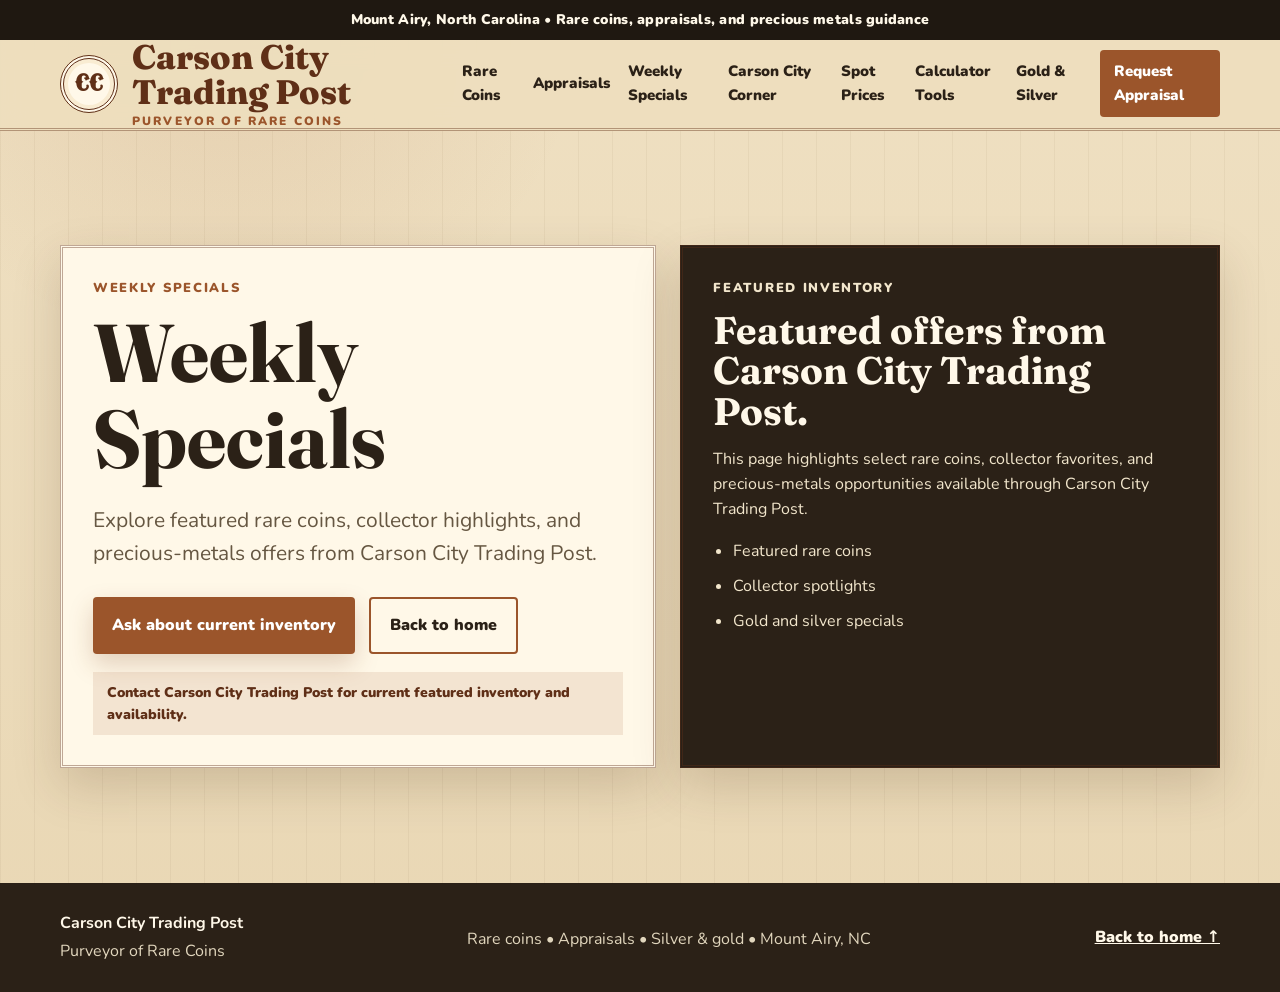
==== specials.html @ 500e4fb1 "Add sitemap and SEO crawl metadata" ====
<!doctype html>
<html lang="en">
<head>
  <meta charset="utf-8" />
  <meta name="viewport" content="width=device-width, initial-scale=1" />
  <title>Weekly Specials | Carson City Trading Post</title>
  <meta name="description" content="Weekly Specials from Carson City Trading Post featuring rare coins and precious metals highlights." />
  <meta name="robots" content="index,follow" />
  <link rel="canonical" href="https://carsoncitytradingpost.com/specials.html" />
  <meta property="og:type" content="website" />
  <meta property="og:title" content="Weekly Specials | Carson City Trading Post" />
  <meta property="og:description" content="Featured rare coins, collector highlights, and precious-metals offers from Carson City Trading Post." />
  <meta property="og:url" content="https://carsoncitytradingpost.com/specials.html" />
  <meta property="og:site_name" content="Carson City Trading Post" />
  <meta name="twitter:card" content="summary_large_image" />
  <meta name="twitter:title" content="Weekly Specials | Carson City Trading Post" />
  <meta name="twitter:description" content="Featured rare coins, collector highlights, and precious-metals offers from Carson City Trading Post." />
  <link rel="apple-touch-icon" sizes="180x180" href="./apple-touch-icon.png" />
  <link rel="icon" type="image/png" sizes="32x32" href="./favicon-32x32.png" />
  <link rel="icon" type="image/png" sizes="16x16" href="./favicon-16x16.png" />
  <link rel="shortcut icon" href="./favicon.ico" />
  <link rel="preconnect" href="https://fonts.googleapis.com">
  <link rel="preconnect" href="https://fonts.gstatic.com" crossorigin>
  <link href="https://fonts.googleapis.com/css2?family=Fraunces:wght@600;700;800&family=Nunito:wght@400;700;900&family=Rye&display=swap" rel="stylesheet">
  <link rel="stylesheet" href="./styles.css?v=20260706b" />
</head>
<body>
  <div class="site-note">Mount Airy, North Carolina • Rare coins, appraisals, and precious metals guidance</div>

  <header class="header" id="top">
    <div class="wrap nav">
      <a class="brand" href="./index.html#top" aria-label="Back to the top of the Carson City Trading Post home page">
        <span class="brand-mark">CC</span>
        <span>
          Carson City Trading Post
          <small>Purveyor of Rare Coins</small>
        </span>
      </a>
      <nav class="nav-links" aria-label="Main navigation">
        <a href="./index.html#appraisals">Rare Coins</a>
        <a href="./index.html#appraisals">Appraisals</a>
        <a href="./specials.html">Weekly Specials</a>
        <a href="./index.html#story">Carson City Corner</a>
        <a href="./index.html#market">Spot Prices</a>
        <a href="./index.html#calculators">Calculator Tools</a>
        <a href="./index.html#investing">Gold & Silver</a>
        <a class="nav-cta" href="./index.html#contact">Request Appraisal</a>
      </nav>
    </div>
  </header>

  <main class="page-shell">
    <section class="wrap coming-soon-grid" aria-labelledby="specials-title">
      <div class="coming-soon-card coming-soon-copy">
        <p class="eyebrow">Weekly Specials</p>
        <h1 id="specials-title">Weekly Specials</h1>
        <p class="lead">Explore featured rare coins, collector highlights, and precious-metals offers from Carson City Trading Post.</p>
        <div class="coming-soon-actions">
          <a class="button primary" href="./index.html#contact">Ask about current inventory</a>
          <a class="button secondary" href="./index.html">Back to home</a>
        </div>
        <div class="coming-soon-note">Contact Carson City Trading Post for current featured inventory and availability.</div>
      </div>

      <aside class="coming-soon-card coming-soon-panel" aria-label="Weekly specials overview">
        <p class="eyebrow">Featured inventory</p>
        <h2>Featured offers from Carson City Trading Post.</h2>
        <p>This page highlights select rare coins, collector favorites, and precious-metals opportunities available through Carson City Trading Post.</p>
        <ul class="coming-soon-list">
          <li>Featured rare coins</li>
          <li>Collector spotlights</li>
          <li>Gold and silver specials</li>
        </ul>
      </aside>
    </section>
  </main>

  <footer class="footer">
    <div class="wrap footer-grid">
      <div>
        <strong>Carson City Trading Post</strong>
        <p>Purveyor of Rare Coins</p>
      </div>
      <p>Rare coins • Appraisals • Silver & gold • Mount Airy, NC</p>
      <a href="./index.html">Back to home ↑</a>
    </div>
  </footer>
  <script>
    document.addEventListener('DOMContentLoaded', () => {
      const brandLink = document.querySelector('.brand');
      if (!brandLink) return;
      brandLink.addEventListener('click', () => {
        brandLink.setAttribute('href', './index.html#top');
      });
    });
  </script>
</body>
</html>
---- styles.css ----
:root {
  --ink: #22312a;
  --ink-soft: #4d5d50;
  --cream: #fffdf5;
  --paper: #f6efe3;
  --parchment: #ead9b9;
  --copper: #b66a35;
  --copper-dark: #7c3f1d;
  --gold: #c8942e;
  --green: #22312a;
  --sage: #edf0ea;
  --shadow: 0 20px 55px rgba(34, 49, 42, .14);
  --radius: 24px;
}

* { box-sizing: border-box; }
html { scroll-behavior: smooth; }
body {
  margin: 0;
  color: var(--ink);
  background: var(--paper);
  font-family: Nunito, system-ui, -apple-system, BlinkMacSystemFont, "Segoe UI", sans-serif;
  line-height: 1.55;
}
a { color: inherit; }
button, input, select, textarea { font: inherit; }
button { cursor: pointer; }
.wrap { width: min(1160px, calc(100% - 40px)); margin: 0 auto; }
.site-note {
  background: var(--green);
  color: #fff8e9;
  text-align: center;
  padding: 9px 16px;
  font-size: 14px;
  font-weight: 900;
  letter-spacing: .02em;
}
.header {
  background: rgba(246,239,227,.95);
  border-bottom: 1px solid rgba(34,49,42,.12);
  position: sticky;
  top: 0;
  z-index: 10;
  backdrop-filter: blur(12px);
}
.nav {
  min-height: 82px;
  display: flex;
  align-items: center;
  justify-content: space-between;
  gap: 22px;
}
.brand {
  display: flex;
  align-items: center;
  gap: 14px;
  text-decoration: none;
  color: var(--copper-dark);
  font-family: Fraunces, Georgia, serif;
  font-size: clamp(22px, 2.7vw, 34px);
  font-weight: 800;
  line-height: 1.05;
}
.brand small {
  display: block;
  margin-top: 4px;
  color: var(--copper);
  font-family: Nunito, sans-serif;
  font-size: 12px;
  font-weight: 900;
  letter-spacing: .18em;
  text-transform: uppercase;
}
.brand-mark {
  width: 58px;
  height: 58px;
  flex: 0 0 auto;
  border-radius: 50%;
  display: grid;
  place-items: center;
  border: 4px double var(--gold);
  color: var(--gold);
  background: #fff8e9;
  font-family: Rye, Fraunces, serif;
  font-size: 21px;
  box-shadow: inset 0 0 0 4px rgba(200,148,46,.12);
}
.nav-links { display: flex; align-items: center; gap: 18px; }
.nav-links a {
  text-decoration: none;
  font-size: 15px;
  font-weight: 900;
  color: var(--ink);
}
.nav-links a:hover { color: var(--copper); }
.nav-cta {
  background: var(--copper);
  color: white !important;
  padding: 10px 14px;
  border-radius: 999px;
}
.menu-button { display: none; }

.hero {
  background:
    radial-gradient(circle at 82% 12%, rgba(200,148,46,.28), transparent 22%),
    linear-gradient(135deg, var(--cream) 0 57%, #e8d1a7 57% 100%);
  border-bottom: 1px solid rgba(34,49,42,.14);
}
.hero-grid {
  min-height: 625px;
  display: grid;
  grid-template-columns: .98fr 1.02fr;
  align-items: center;
  gap: 40px;
  padding: 56px 0 66px;
}
.eyebrow {
  color: var(--copper);
  font-size: 13px;
  font-weight: 900;
  letter-spacing: .13em;
  text-transform: uppercase;
  margin: 0 0 12px;
}
h1, h2, h3 { margin: 0; line-height: 1.05; }
h1 {
  font-family: Fraunces, Georgia, serif;
  font-size: clamp(44px, 6vw, 74px);
  max-width: 820px;
  color: var(--ink);
}
.lead {
  margin: 22px 0 0;
  max-width: 670px;
  font-size: 21px;
  color: var(--ink-soft);
}
.hero-actions, .trust-row { display: flex; flex-wrap: wrap; gap: 13px; }
.hero-actions { margin-top: 30px; }
.button {
  border: 0;
  border-radius: 999px;
  padding: 14px 19px;
  text-decoration: none;
  font-weight: 900;
  display: inline-flex;
  align-items: center;
  justify-content: center;
  transition: transform .18s ease, box-shadow .18s ease, background .18s ease;
}
.button:hover { transform: translateY(-2px); }
.button.primary {
  background: var(--copper);
  color: white;
  box-shadow: 0 10px 24px rgba(124,63,29,.22);
}
.button.primary:hover { background: var(--copper-dark); }
.button.secondary {
  background: #fff;
  color: var(--ink);
  border: 2px solid var(--copper);
}
.full { width: 100%; }
.trust-row { margin-top: 24px; }
.trust-row span {
  background: rgba(255,255,255,.75);
  border: 1px solid rgba(182,106,53,.25);
  border-radius: 999px;
  padding: 8px 12px;
  font-size: 14px;
  font-weight: 900;
}
.feature-window {
  background: var(--green);
  color: #fff8e9;
  border-radius: 34px;
  padding: 24px;
  box-shadow: var(--shadow);
  position: relative;
  overflow: hidden;
}
.feature-window:before {
  content: "";
  position: absolute;
  inset: 18px;
  border: 1px solid rgba(255,248,233,.18);
  border-radius: 26px;
  pointer-events: none;
}
.coin-illustration, .morgan-window {
  min-height: 330px;
  border-radius: 26px;
  background: linear-gradient(145deg, #42524a, #16231f);
  position: relative;
  overflow: hidden;
}
.morgan-window {
  display: grid;
  place-items: center;
  padding: 18px;
  background:
    radial-gradient(circle at 50% 48%, rgba(255,255,255,.18), transparent 36%),
    linear-gradient(145deg, #344840, #16231f);
}
.morgan-window img {
  width: min(100%, 365px);
  display: block;
  filter: drop-shadow(0 18px 28px rgba(0,0,0,.28));
}
.coin {
  position: absolute;
  border-radius: 50%;
  display: grid;
  place-items: center;
  font-family: Fraunces, Georgia, serif;
  font-weight: 800;
  box-shadow: 0 18px 40px rgba(0,0,0,.24), inset 0 0 0 8px rgba(255,255,255,.16);
}
.coin-gold {
  width: 158px; height: 158px; left: 38px; top: 48px;
  background: radial-gradient(circle, #f5dc82, #c8942e 68%, #8a5c16);
  color: #6b4309; font-size: 58px;
}
.coin-silver {
  width: 196px; height: 196px; right: 34px; top: 74px;
  background: radial-gradient(circle, #ffffff, #cfd2ce 62%, #818a86);
  color: #56605c; font-size: 56px;
}
.coin-bronze {
  width: 132px; height: 132px; left: 145px; bottom: 36px;
  background: radial-gradient(circle, #d89a56, #9b5728 72%, #653218);
  color: #fff0d0; font-size: 30px;
}
.feature-caption { position: relative; padding: 22px 4px 4px; }
.label {
  color: var(--gold);
  margin: 0 0 5px;
  font-size: 13px;
  font-weight: 900;
  letter-spacing: .13em;
  text-transform: uppercase;
}
.feature-caption h2 { font-family: Fraunces, Georgia, serif; font-size: 30px; }
.feature-caption p:last-child { color: #e7dcc4; margin-bottom: 0; }

.market-band { background: var(--green); color: #fff8e9; padding: 58px 0; }
.market-band .eyebrow { color: #dfb252; }
.section-heading { margin-bottom: 26px; }
.section-heading h2 {
  font-family: Fraunces, Georgia, serif;
  font-size: clamp(34px, 4vw, 52px);
  max-width: 850px;
}
.split-heading { display: flex; justify-content: space-between; align-items: end; gap: 24px; }
.centered { text-align: center; }
.centered h2 { margin: 0 auto; }
.market-status {
  background: rgba(255,255,255,.1);
  border: 1px solid rgba(255,255,255,.16);
  border-radius: 999px;
  padding: 10px 14px;
  font-weight: 900;
  color: #fff2d5;
  white-space: nowrap;
}
.price-grid { display: grid; grid-template-columns: repeat(4, minmax(0, 1fr)); gap: 20px; }
.price-card {
  background: linear-gradient(180deg, rgba(255,250,240,.98), rgba(248,236,209,.98));
  color: var(--ink);
  border-radius: var(--radius);
  padding: 26px 90px 26px 26px;
  box-shadow: 0 22px 58px rgba(36,22,12,.22);
  border: 1px solid rgba(95,47,23,.14);
  position: relative;
  min-height: 202px;
  overflow: hidden;
}
.price-card::before {
  content: '';
  position: absolute;
  inset: 0 0 auto 0;
  height: 5px;
  background: linear-gradient(90deg, rgba(223,178,82,.9), rgba(155,85,43,.9));
}
.price-card p { margin: 0 0 8px; color: var(--ink-soft); font-weight: 900; letter-spacing: .02em; text-transform: uppercase; font-size: 12px; }
.price-card strong { display: block; font-size: clamp(32px, 3vw, 43px); line-height: .98; color: var(--copper); letter-spacing: -.045em; white-space: nowrap; }
.price-card small { display: block; margin-top: 12px; color: var(--ink-soft); max-width: 22ch; line-height: 1.4; }
.price-card.ratio strong { font-size: clamp(30px, 2.8vw, 40px); }
.price-card.utility { padding-right: 24px; }
.price-card.emphasis {
  background: linear-gradient(180deg, #fff8e9, #f3e2bc);
  border: 1px solid rgba(242,211,124,.48);
}
.price-card.emphasis strong { color: var(--copper-dark); }
.price-card.ratio .metal-icon {
  font-size: 13px;
  letter-spacing: .02em;
  line-height: 1;
  padding: 0 6px;
  text-align: center;
}
.metal-icon {
  position: absolute;
  top: 20px;
  right: 20px;
  width: 52px;
  height: 52px;
  border-radius: 50%;
  display: grid;
  place-items: center;
  font-weight: 900;
  line-height: 1;
  background: #f2d37c;
  color: #7f5410;
  overflow: hidden;
}
.silver .metal-icon { background: #e6e9e4; color: #57615d; }
.utility strong { color: var(--ink); font-size: 44px; }
.market-meta {
  display: grid;
  grid-template-columns: 1.25fr .9fr auto;
  gap: 16px;
  align-items: stretch;
  margin-top: 18px;
}
.market-meta-card {
  background: linear-gradient(180deg, rgba(255,255,255,.10), rgba(255,255,255,.06));
  border: 1px solid rgba(255,255,255,.16);
  padding: 18px 20px;
  border-radius: var(--radius);
  display: flex;
  flex-direction: column;
  gap: 6px;
  box-shadow: inset 0 1px 0 rgba(255,255,255,.06);
}
.market-meta-card strong {
  color: #fff8e9;
  font-size: 18px;
}
.market-meta-card small { color: #e7dcc4; }
.market-meta-label {
  color: #dfb252;
  font-size: 12px;
  font-weight: 900;
  text-transform: uppercase;
  letter-spacing: .08em;
}
.market-refresh-button {
  border: 1px solid rgba(255,255,255,.2);
  background: linear-gradient(180deg, #fff8e8, #f4dfb1);
  color: var(--copper-dark);
  font-weight: 900;
  padding: 0 24px;
  border-radius: var(--radius);
  box-shadow: 0 14px 34px rgba(0,0,0,.22);
}
.market-refresh-button:hover { background: linear-gradient(180deg, #fff4d9, #f0d79f); }
.fine-print { color: #e7dcc4; margin: 20px 0 0; max-width: 860px; }

#market, #story, #calculators, #contact { scroll-margin-top: 110px; }
.section { padding: 68px 0; }
.service-grid { display: grid; grid-template-columns: repeat(3, 1fr); gap: 18px; margin-top: 28px; }
.service-card, .calculator-card, .contact-form, .morgan-card, .story-panel {
  background: var(--cream);
  border: 1px solid rgba(34,49,42,.12);
  border-radius: var(--radius);
  box-shadow: 0 12px 32px rgba(34,49,42,.08);
}
.service-card { padding: 25px; }
.primary-services { grid-template-columns: repeat(2, minmax(0, 1fr)); }
.service-feature {
  border: 2px solid rgba(182,106,53,.44);
  background: linear-gradient(180deg, #fffdf5, #fff6e3);
}
.service-feature h3 { font-size: 31px; }
.service-feature a {
  color: var(--copper-dark);
  font-weight: 900;
  text-decoration: none;
}
.service-icon {
  width: 48px;
  height: 48px;
  border-radius: 14px;
  display: grid;
  place-items: center;
  background: #f0d6ad;
  color: var(--copper-dark);
  font-weight: 900;
  margin-bottom: 22px;
}
.service-card h3, .morgan-card h3, .calculator-card h3 { font-size: 26px; font-family: Fraunces, Georgia, serif; }
.service-card p { color: var(--ink-soft); }

.story-section {
  padding: 72px 0;
  background: linear-gradient(180deg, #3a2818 0%, #2c1f14 100%);
}

.story-section .wrap {
  width: min(1400px, calc(100% - 20px));
}

.story-grid {
  display: grid;
  grid-template-columns: 1.62fr .68fr;
  gap: 18px;
  align-items: stretch;
}

.story-image {
  min-height: 560px;
  border-radius: 22px;
  overflow: hidden;
  position: relative;
  background:
    linear-gradient(180deg, rgba(12,10,8,.08) 0%, rgba(12,10,8,.18) 100%),
    url('./assets/carson-city-mint-front-wide.jpg?v=20260706k') center 10% / cover no-repeat;
  box-shadow: 0 28px 70px rgba(0,0,0,.28);
}

.story-image::after {
  content: '';
  position: absolute;
  inset: 0;
  border: 1px solid rgba(255,255,255,.16);
  border-radius: 22px;
  pointer-events: none;
}

.story-image-badge {
  position: absolute;
  left: 24px;
  bottom: 22px;
  padding: 10px 14px;
  border-radius: 999px;
  background: rgba(22,16,12,.68);
  color: #fff6ea;
  font-size: 13px;
  font-weight: 800;
  letter-spacing: .08em;
  text-transform: uppercase;
}

.story-content {
  display: flex;
  flex-direction: column;
  gap: 22px;
}

.story-panel, .morgan-card {
  padding: 34px;
  border: 1px solid rgba(255,255,255,.18);
  border-radius: 22px;
  box-shadow: 0 24px 60px rgba(0,0,0,.22);
}

.story-panel {
  background: rgba(243,234,219,.98);
  color: var(--ink);
}

.story-panel h2 {
  font-family: Fraunces, Georgia, serif;
  font-size: clamp(38px, 4vw, 58px);
  line-height: .96;
  letter-spacing: -.03em;
  color: #2c241d;
}

.story-panel p {
  color: var(--ink-soft);
  font-size: 18px;
}

.morgan-card {
  background: rgba(255,248,235,.92);
  color: var(--ink);
  display: flex;
  flex-direction: column;
  justify-content: center;
}
.morgan-card p { color: var(--ink-soft); font-size: 18px; }
.morgan-card a { color: var(--copper-dark); font-weight: 900; text-decoration: none; }

.section-summary { max-width: 430px; color: var(--ink-soft); font-weight: 700; line-height: 1.6; }
.calculator-layout { display: grid; grid-template-columns: repeat(2, minmax(0, 1fr)); gap: 20px; align-items: start; }
.calculator-card {
  padding: 30px;
  position: relative;
  background: linear-gradient(180deg, rgba(255,250,240,.99), rgba(252,244,229,.99));
  border: 1px solid rgba(95,47,23,.14);
  box-shadow: 0 20px 52px rgba(60,36,17,.11);
}
.calculator-card::before {
  content: '';
  position: absolute;
  inset: 0 0 auto 0;
  height: 4px;
  background: linear-gradient(90deg, rgba(223,178,82,.95), rgba(155,85,43,.95));
}
.calculator-card.active { border: 1px solid rgba(155,85,43,.28); }
.calculator-header { display: flex; align-items: center; gap: 16px; margin-bottom: 20px; }
.calculator-header > span {
  width: 54px;
  height: 54px;
  border-radius: 18px;
  flex: 0 0 auto;
  display: grid;
  place-items: center;
  background: var(--green);
  color: #fff8e9;
  font-weight: 900;
}
.calculator-card p { color: var(--ink-soft); margin: 4px 0 0; line-height: 1.55; }
label { display: block; font-weight: 900; margin: 16px 0 7px; color: var(--ink); }
input, select, textarea {
  width: 100%;
  border: 1px solid rgba(155,85,43,.24);
  border-radius: 14px;
  padding: 13px 14px;
  color: var(--ink);
  background: rgba(255,255,255,.82);
  box-shadow: inset 0 1px 2px rgba(95,47,23,.04);
}
.input-row { display: flex; align-items: center; background: rgba(255,255,255,.82); border: 1px solid rgba(155,85,43,.24); border-radius: 14px; overflow: hidden; box-shadow: inset 0 1px 2px rgba(95,47,23,.04); }
.input-row span { padding: 0 12px; font-weight: 900; color: var(--copper-dark); }
.input-row input { border: 0; border-radius: 0; }
.two-col { display: grid; grid-template-columns: 1fr 1fr; gap: 14px; }
.segmented-control {
  display: inline-grid;
  grid-template-columns: repeat(2, minmax(0, 1fr));
  gap: 8px;
  width: 100%;
  margin-bottom: 12px;
  padding: 6px;
  background: rgba(95,47,23,.05);
  border: 1px solid rgba(155,85,43,.14);
  border-radius: 999px;
}
.segment-button,
.preset-chip {
  border: 1px solid rgba(155,85,43,.24);
  background: rgba(255,249,238,.92);
  color: var(--ink-soft);
  padding: 11px 14px;
  border-radius: 999px;
  font-weight: 900;
}
.segment-button.active,
.preset-chip.active {
  background: var(--copper-dark);
  color: #fff8e9;
  border-color: var(--copper-dark);
}
.coin-grid {
  display: grid;
  grid-template-columns: repeat(2, minmax(0, 1fr));
  gap: 14px;
}
.preset-row {
  display: flex;
  flex-wrap: wrap;
  gap: 9px;
  margin-top: 14px;
}
.result-box {
  background: linear-gradient(180deg, #f8ecd3, #efddba);
  color: var(--copper-dark);
  border-radius: 16px;
  padding: 16px;
  margin-top: 16px;
  font-weight: 900;
  border: 1px solid rgba(155,85,43,.16);
  box-shadow: inset 0 1px 0 rgba(255,255,255,.4);
}
.premium-result {
  display: flex;
  flex-direction: column;
  gap: 12px;
}
.premium-result strong {
  font-size: clamp(30px, 3vw, 42px);
  line-height: .98;
}
.result-kicker {
  color: var(--ink-soft);
  font-size: 13px;
  font-weight: 900;
  text-transform: uppercase;
  letter-spacing: .08em;
}
.result-subgrid {
  display: grid;
  grid-template-columns: repeat(2, minmax(0, 1fr));
  gap: 8px 12px;
}
.result-subgrid span {
  background: rgba(255,255,255,.64);
  border: 1px solid rgba(155,85,43,.14);
  border-radius: 12px;
  padding: 10px 12px;
}
.formula { font-size: 13px; color: var(--ink-soft); line-height: 1.5; margin-top: 12px; }
.hidden { display: none !important; }

.contact-section { background: linear-gradient(135deg, #fffdf5, #ead9b9); padding: 70px 0; }
.contact-grid { display: grid; grid-template-columns: .9fr 1.1fr; gap: 34px; align-items: center; }
.contact-grid h2 { font-family: Fraunces, Georgia, serif; font-size: clamp(36px, 4.4vw, 58px); }
.contact-grid p { color: var(--ink-soft); font-size: 18px; }
.contact-list { padding: 0; margin: 24px 0 0; list-style: none; display: grid; gap: 10px; }
.contact-list li { background: rgba(255,255,255,.6); border-radius: 999px; padding: 10px 14px; font-weight: 900; }
.contact-form { padding: 26px; }
.form-note { color: var(--ink-soft); font-size: 14px !important; margin-bottom: 0; }
.form-note.success { background: #e3efd8; color: #315322; padding: 12px; border-radius: 14px; font-weight: 900; }

.footer { background: var(--green); color: #fff8e9; padding: 28px 0; }
.footer-grid { display: flex; justify-content: space-between; align-items: center; gap: 20px; }
.footer p { margin: 4px 0 0; color: #e1d6bd; }
.footer a { color: #fff8e9; font-weight: 900; }

@media (max-width: 1180px) and (min-width: 981px) {
  .price-grid { grid-template-columns: repeat(2, minmax(0, 1fr)); }
}

@media (max-width: 980px) {
  .nav { flex-wrap: wrap; padding: 14px 0; }
  .menu-button {
    display: inline-flex;
    border: 1px solid rgba(34,49,42,.18);
    border-radius: 999px;
    padding: 9px 14px;
    background: white;
    font-weight: 900;
  }
  .nav-links { display: none; width: 100%; flex-direction: column; align-items: stretch; gap: 0; padding: 8px 0 14px; }
  .nav-links.open { display: flex; }
  .nav-links a { padding: 11px 0; }
  .nav-cta { text-align: center; }
  .hero-grid, .story-grid, .contact-grid, .split-heading { grid-template-columns: 1fr; display: grid; }
  .hero-grid { min-height: auto; padding-top: 40px; }
  .price-grid, .service-grid, .calculator-layout, .market-meta { grid-template-columns: 1fr; }
  .market-status { white-space: normal; }
  .feature-window { max-width: 620px; }
  .story-image { min-height: 420px; }
}

@media (max-width: 640px) {
  .wrap { width: min(100% - 28px, 1160px); }
  .brand { font-size: 21px; }
  .brand-mark { width: 48px; height: 48px; font-size: 18px; }
  h1 { font-size: 39px; }
  .lead { font-size: 18px; }
  .hero-actions .button { width: 100%; }
  .coin-illustration { min-height: 260px; }
  .morgan-window { min-height: 260px; }
  .coin-grid, .result-subgrid { grid-template-columns: 1fr; }
  .segment-button, .preset-chip, .market-refresh-button { width: 100%; }
  .story-panel, .morgan-card { padding: 26px; }
  .story-image { min-height: 300px; }
  .story-image-badge { left: 16px; bottom: 16px; font-size: 12px; }
  .coin-gold { width: 120px; height: 120px; left: 20px; top: 46px; }
  .coin-silver { width: 145px; height: 145px; right: 18px; top: 80px; }
  .coin-bronze { width: 105px; height: 105px; left: 110px; bottom: 28px; }
  .section, .story-section, .contact-section, .market-band { padding: 48px 0; }
  .two-col, .footer-grid { grid-template-columns: 1fr; display: grid; }
}

/* Old-timey ledger direction requested after draft review */
:root {
  --ink: #2b2117;
  --ink-soft: #665742;
  --cream: #fff8e8;
  --paper: #e9d7b4;
  --parchment: #d8bc82;
  --copper: #9b552b;
  --copper-dark: #5f2f17;
  --gold: #b9852a;
  --green: #2b2117;
  --sage: #f2e7cf;
  --shadow: 0 18px 45px rgba(70,44,20,.18);
  --radius: 10px;
}
body {
  background:
    radial-gradient(circle at 18% 0, rgba(155,85,43,.12), transparent 25%),
    linear-gradient(90deg, rgba(81,49,24,.05) 1px, transparent 1px),
    linear-gradient(#efe0c2, var(--paper));
  background-size: auto, 34px 34px, auto;
}
.site-note { background: #1f1811; }
.header {
  background: rgba(238,222,190,.96);
  border-bottom: 3px double rgba(95,47,23,.42);
}
.brand-mark {
  border-color: var(--copper-dark);
  color: var(--copper-dark);
}
.nav-cta, .button, .trust-row span, input, select, textarea, .input-row, .result-box, .service-icon, .price-card, .calculator-card, .contact-form, .morgan-card, .story-panel, .service-card { border-radius: 4px; }
.page-shell {
  min-height: calc(100vh - 148px);
  display: flex;
  align-items: center;
}
.coming-soon-grid {
  display: grid;
  grid-template-columns: 1.05fr .95fr;
  gap: 24px;
  align-items: stretch;
  padding: 64px 0;
}
.coming-soon-card {
  background: #fff8e8;
  border: 3px double rgba(95,47,23,.4);
  box-shadow: var(--shadow);
  padding: 30px;
}
.coming-soon-copy h1 {
  max-width: 12ch;
}
.coming-soon-copy .lead {
  max-width: 560px;
}
.coming-soon-actions {
  display: flex;
  flex-wrap: wrap;
  gap: 14px;
  margin-top: 28px;
}
.coming-soon-note {
  display: inline-flex;
  align-items: center;
  gap: 8px;
  margin-top: 18px;
  padding: 10px 14px;
  background: rgba(155,85,43,.12);
  color: var(--copper-dark);
  font-size: 14px;
  font-weight: 900;
}
.coming-soon-panel {
  background: #2b2117;
  color: #fff8e9;
}
.coming-soon-panel h2 {
  font-family: Fraunces, Georgia, serif;
  font-size: clamp(28px, 3vw, 40px);
  margin-bottom: 14px;
}
.coming-soon-panel p,
.coming-soon-panel li { color: #f2e6cc; }
.coming-soon-list {
  margin: 18px 0 0;
  padding-left: 20px;
}
.coming-soon-list li + li { margin-top: 10px; }
.hero {
  background:
    linear-gradient(rgba(255,248,232,.84), rgba(255,248,232,.92)),
    repeating-linear-gradient(0deg, transparent 0 33px, rgba(95,47,23,.07) 34px),
    radial-gradient(circle at 82% 12%, rgba(155,85,43,.22), transparent 24%),
    var(--cream);
  border-bottom: 4px double rgba(95,47,23,.35);
}
h1 { font-size: clamp(46px, 6.4vw, 82px); }
.button.secondary { background: #fff8e8; }
.trust-row span {
  background: rgba(255,248,232,.78);
  border: 1px solid rgba(95,47,23,.32);
}
.feature-window {
  background: #fbf0d4;
  color: var(--ink);
  border: 4px double rgba(95,47,23,.42);
  border-radius: 8px;
}
.feature-window:before {
  border-color: rgba(95,47,23,.18);
  border-radius: 6px;
}
.coin-photo-window {
  min-height: 360px;
  border-radius: 6px;
  display: grid;
  place-items: center;
  background:
    radial-gradient(circle at center, #fffdf5 0 40%, #ead5a6 62%, #7c4a25 63%, #2b2117 100%);
  border: 1px solid rgba(95,47,23,.32);
  overflow: hidden;
}
.coin-photo-window img {
  width: min(82%, 410px);
  aspect-ratio: 1;
  border-radius: 50%;
  display: block;
  box-shadow: 0 22px 36px rgba(43,33,23,.35);
}
.label { color: var(--copper-dark); }
.feature-caption p:last-child { color: var(--ink-soft); }
.section-intro {
  max-width: 820px;
  margin: 16px auto 0;
  color: var(--ink-soft);
  font-size: 20px;
  font-weight: 800;
}
.service-card, .calculator-card, .contact-form, .morgan-card, .story-panel {
  border-color: rgba(95,47,23,.25);
}
.service-feature {
  border: 3px double rgba(95,47,23,.62);
  background:
    repeating-linear-gradient(0deg, transparent 0 31px, rgba(95,47,23,.05) 32px),
    linear-gradient(180deg, #fff8e8, #f4e1b9);
}
.service-feature h3 { font-size: 31px; }
.market-band {
  background: #2b2117;
  border-top: 4px double rgba(255,248,233,.22);
  border-bottom: 4px double rgba(255,248,233,.22);
}
.story-section {
  background:
    linear-gradient(rgba(43,33,23,.9), rgba(43,33,23,.88)),
    radial-gradient(circle at 20% 20%, rgba(155,85,43,.38), transparent 35%),
    var(--green);
}
.contact-section {
  background: linear-gradient(135deg, #fff8e8, #dfc389);
  border-top: 4px double rgba(95,47,23,.35);
}
@media (max-width: 640px) {
  .coin-photo-window { min-height: 270px; }
  .coin-photo-window img { width: min(82%, 285px); }
  .coming-soon-actions .button { width: 100%; }
}

@media (max-width: 980px) {
  .coming-soon-grid { grid-template-columns: 1fr; }
}

.primary-services .investment-card {
  grid-column: 1 / -1;
  justify-self: center;
  width: min(100%, calc((100% - 22px) / 2));
}

@media (max-width: 760px) {
  .primary-services .investment-card {
    grid-column: auto;
    width: 100%;
  }
}
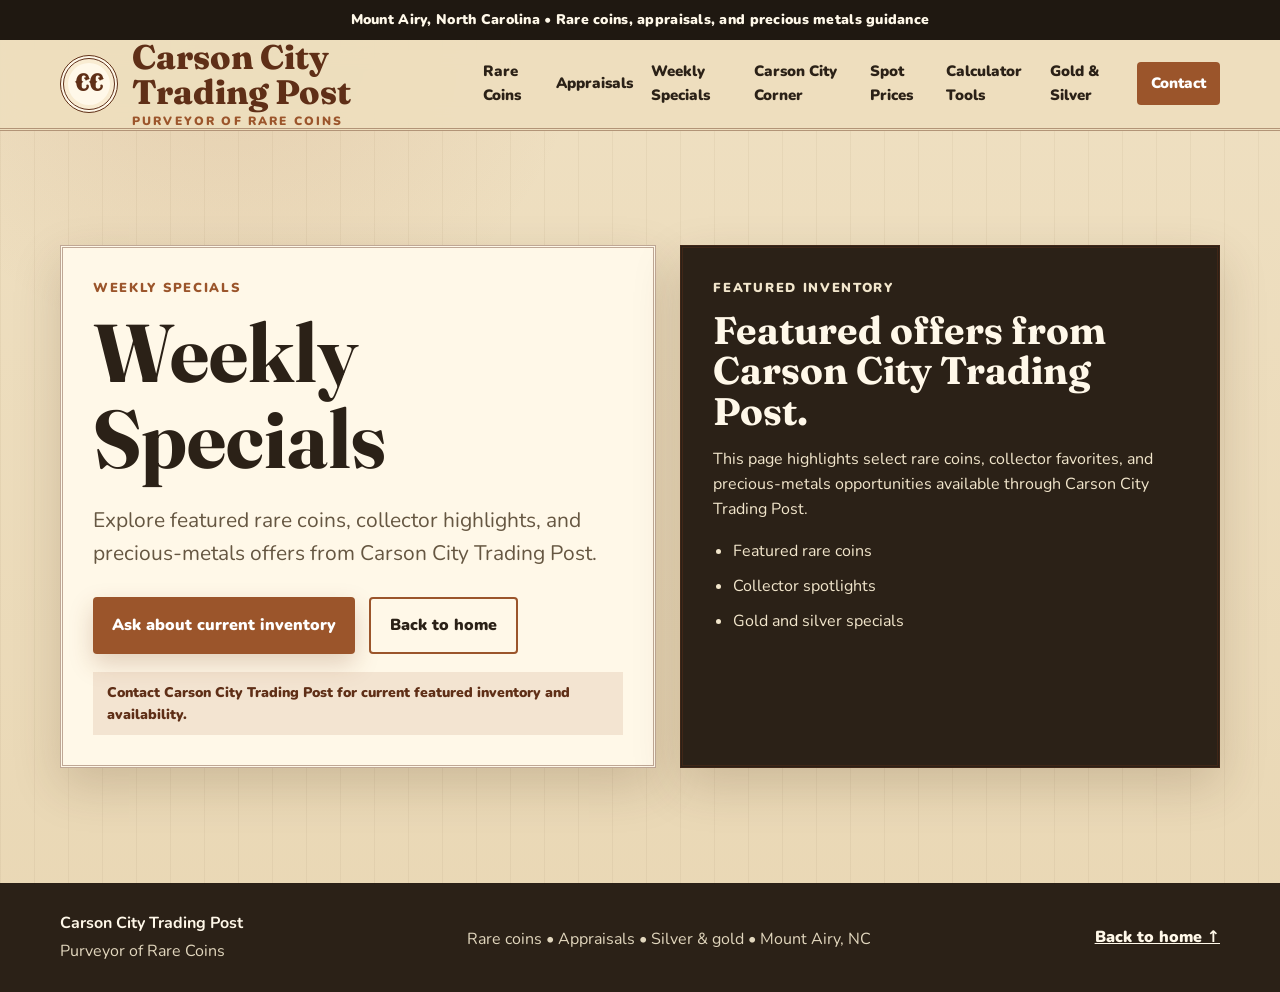
==== commit 18b3120f: "Rename nav contact CTA" ====
--- a/specials.html
+++ b/specials.html
@@ -44,7 +44,7 @@
         <a href="./index.html#market">Spot Prices</a>
         <a href="./index.html#calculators">Calculator Tools</a>
         <a href="./index.html#investing">Gold & Silver</a>
-        <a class="nav-cta" href="./index.html#contact">Request Appraisal</a>
+        <a class="nav-cta" href="./index.html#contact">Contact</a>
       </nav>
     </div>
   </header>
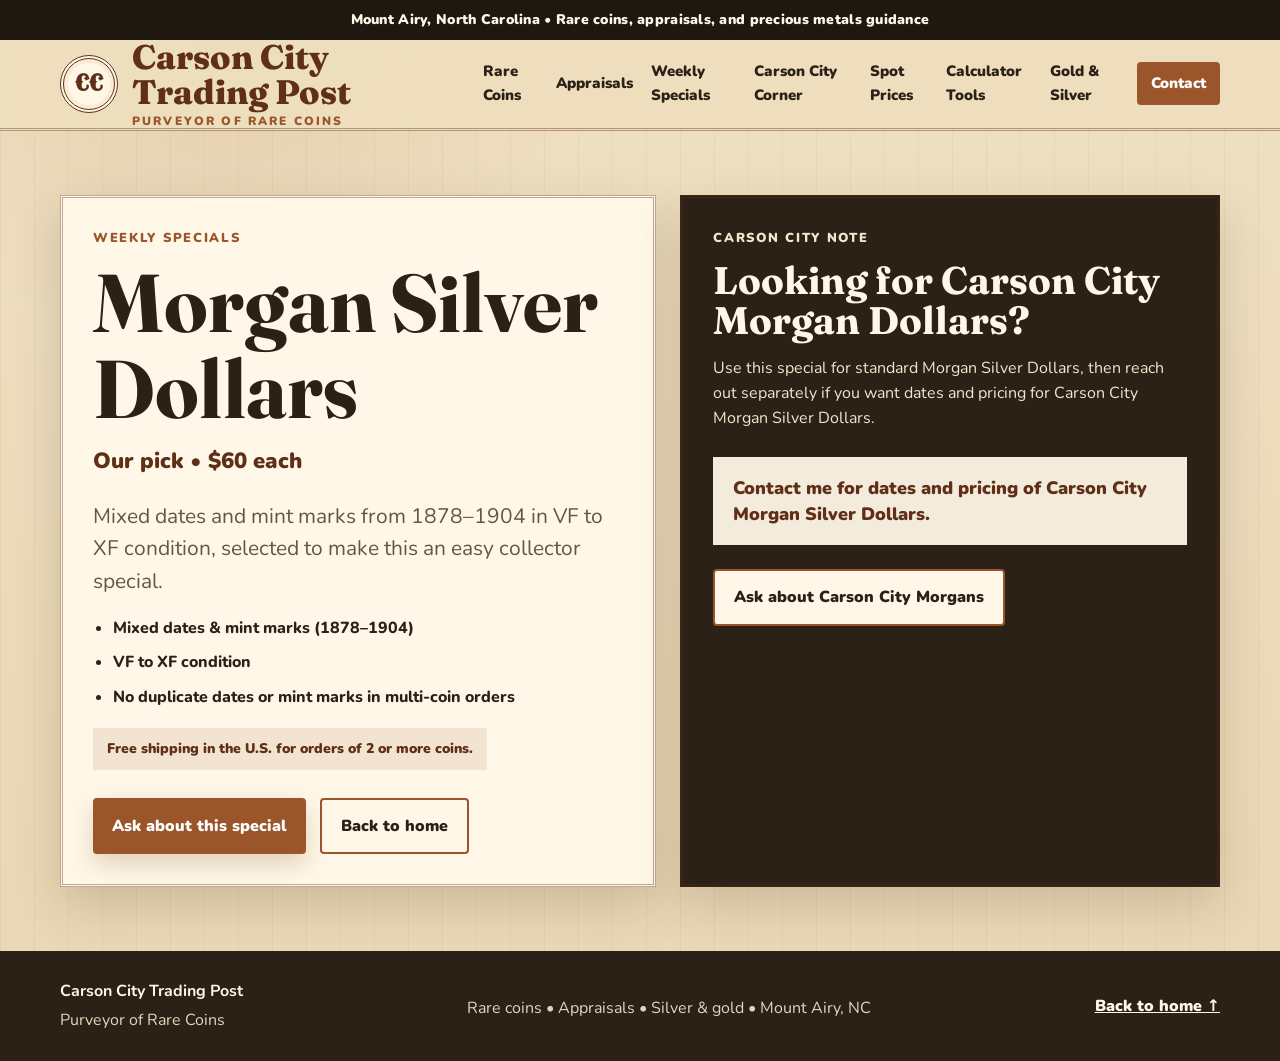
==== commit bb51228d: "Update Weekly Specials Morgan Silver Dollar offer" ====
--- a/specials.html
+++ b/specials.html
@@ -3,18 +3,18 @@
 <head>
   <meta charset="utf-8" />
   <meta name="viewport" content="width=device-width, initial-scale=1" />
-  <title>Weekly Specials | Carson City Trading Post</title>
-  <meta name="description" content="Weekly Specials from Carson City Trading Post featuring rare coins and precious metals highlights." />
+  <title>Morgan Silver Dollar Special | Carson City Trading Post</title>
+  <meta name="description" content="Morgan Silver Dollar special from Carson City Trading Post: $60 each, mixed dates and mint marks, VF to XF condition, and free U.S. shipping on orders of 2 or more coins." />
   <meta name="robots" content="index,follow" />
   <link rel="canonical" href="https://carsoncitytradingpost.com/specials.html" />
   <meta property="og:type" content="website" />
-  <meta property="og:title" content="Weekly Specials | Carson City Trading Post" />
-  <meta property="og:description" content="Featured rare coins, collector highlights, and precious-metals offers from Carson City Trading Post." />
+  <meta property="og:title" content="Morgan Silver Dollar Special | Carson City Trading Post" />
+  <meta property="og:description" content="Morgan Silver Dollars for $60 each with mixed dates and mint marks, VF to XF condition, and free U.S. shipping on 2 or more coins." />
   <meta property="og:url" content="https://carsoncitytradingpost.com/specials.html" />
   <meta property="og:site_name" content="Carson City Trading Post" />
   <meta name="twitter:card" content="summary_large_image" />
-  <meta name="twitter:title" content="Weekly Specials | Carson City Trading Post" />
-  <meta name="twitter:description" content="Featured rare coins, collector highlights, and precious-metals offers from Carson City Trading Post." />
+  <meta name="twitter:title" content="Morgan Silver Dollar Special | Carson City Trading Post" />
+  <meta name="twitter:description" content="Morgan Silver Dollars for $60 each with mixed dates and mint marks, VF to XF condition, and free U.S. shipping on 2 or more coins." />
   <link rel="apple-touch-icon" sizes="180x180" href="./apple-touch-icon.png" />
   <link rel="icon" type="image/png" sizes="32x32" href="./favicon-32x32.png" />
   <link rel="icon" type="image/png" sizes="16x16" href="./favicon-16x16.png" />
@@ -22,7 +22,7 @@
   <link rel="preconnect" href="https://fonts.googleapis.com">
   <link rel="preconnect" href="https://fonts.gstatic.com" crossorigin>
   <link href="https://fonts.googleapis.com/css2?family=Fraunces:wght@600;700;800&family=Nunito:wght@400;700;900&family=Rye&display=swap" rel="stylesheet">
-  <link rel="stylesheet" href="./styles.css?v=20260706b" />
+  <link rel="stylesheet" href="./styles.css?v=20260817-specials" />
 </head>
 <body>
   <div class="site-note">Mount Airy, North Carolina • Rare coins, appraisals, and precious metals guidance</div>
@@ -36,6 +36,7 @@
           <small>Purveyor of Rare Coins</small>
         </span>
       </a>
+      <button class="menu-button" type="button" aria-label="Toggle menu" aria-expanded="false">Menu</button>
       <nav class="nav-links" aria-label="Main navigation">
         <a href="./index.html#appraisals">Rare Coins</a>
         <a href="./index.html#appraisals">Appraisals</a>
@@ -53,24 +54,29 @@
     <section class="wrap coming-soon-grid" aria-labelledby="specials-title">
       <div class="coming-soon-card coming-soon-copy">
         <p class="eyebrow">Weekly Specials</p>
-        <h1 id="specials-title">Weekly Specials</h1>
-        <p class="lead">Explore featured rare coins, collector highlights, and precious-metals offers from Carson City Trading Post.</p>
+        <h1 id="specials-title">Morgan Silver Dollars</h1>
+        <p class="special-subtitle">Our pick • $60 each</p>
+        <p class="lead">Mixed dates and mint marks from 1878–1904 in VF to XF condition, selected to make this an easy collector special.</p>
+        <ul class="coming-soon-list special-list" aria-label="Morgan Silver Dollar special details">
+          <li>Mixed dates &amp; mint marks (1878–1904)</li>
+          <li>VF to XF condition</li>
+          <li>No duplicate dates or mint marks in multi-coin orders</li>
+        </ul>
+        <div class="coming-soon-note special-shipping">Free shipping in the U.S. for orders of 2 or more coins.</div>
         <div class="coming-soon-actions">
-          <a class="button primary" href="./index.html#contact">Ask about current inventory</a>
+          <a class="button primary" href="./index.html#contact">Ask about this special</a>
           <a class="button secondary" href="./index.html">Back to home</a>
         </div>
-        <div class="coming-soon-note">Contact Carson City Trading Post for current featured inventory and availability.</div>
       </div>
 
-      <aside class="coming-soon-card coming-soon-panel" aria-label="Weekly specials overview">
-        <p class="eyebrow">Featured inventory</p>
-        <h2>Featured offers from Carson City Trading Post.</h2>
-        <p>This page highlights select rare coins, collector favorites, and precious-metals opportunities available through Carson City Trading Post.</p>
-        <ul class="coming-soon-list">
-          <li>Featured rare coins</li>
-          <li>Collector spotlights</li>
-          <li>Gold and silver specials</li>
-        </ul>
+      <aside class="coming-soon-card coming-soon-panel special-panel" aria-label="Carson City Morgan Silver Dollar inquiry note">
+        <p class="eyebrow">Carson City Note</p>
+        <h2>Looking for Carson City Morgan Dollars?</h2>
+        <p>Use this special for standard Morgan Silver Dollars, then reach out separately if you want dates and pricing for Carson City Morgan Silver Dollars.</p>
+        <div class="special-panel-note">Contact me for dates and pricing of Carson City Morgan Silver Dollars.</div>
+        <div class="coming-soon-actions special-panel-actions">
+          <a class="button secondary" href="./index.html#contact">Ask about Carson City Morgans</a>
+        </div>
       </aside>
     </section>
   </main>
@@ -88,10 +94,19 @@
   <script>
     document.addEventListener('DOMContentLoaded', () => {
       const brandLink = document.querySelector('.brand');
-      if (!brandLink) return;
-      brandLink.addEventListener('click', () => {
-        brandLink.setAttribute('href', './index.html#top');
-      });
+      const menuButton = document.querySelector('.menu-button');
+      const navLinks = document.querySelector('.nav-links');
+      if (brandLink) {
+        brandLink.addEventListener('click', () => {
+          brandLink.setAttribute('href', './index.html#top');
+        });
+      }
+      if (menuButton && navLinks) {
+        menuButton.addEventListener('click', () => {
+          const open = navLinks.classList.toggle('open');
+          menuButton.setAttribute('aria-expanded', open ? 'true' : 'false');
+        });
+      }
     });
   </script>
 </body>
--- a/styles.css
+++ b/styles.css
@@ -415,8 +415,8 @@
   overflow: hidden;
   position: relative;
   background:
-    linear-gradient(180deg, rgba(12,10,8,.08) 0%, rgba(12,10,8,.18) 100%),
-    url('./assets/carson-city-mint-front-wide.jpg?v=20260706k') center 10% / cover no-repeat;
+    linear-gradient(180deg, rgba(14,11,9,.18) 0%, rgba(14,11,9,.12) 42%, rgba(14,11,9,.24) 100%),
+    url('./assets/carson-city-mint-archive-cropped.jpg?v=20260707a') center 24% / cover no-repeat;
   box-shadow: 0 28px 70px rgba(0,0,0,.28);
 }
 
@@ -612,6 +612,7 @@
 .contact-list { padding: 0; margin: 24px 0 0; list-style: none; display: grid; gap: 10px; }
 .contact-list li { background: rgba(255,255,255,.6); border-radius: 999px; padding: 10px 14px; font-weight: 900; }
 .contact-form { padding: 26px; }
+.field-help { display: block; margin-top: 8px; color: var(--ink-soft); font-size: 13px; line-height: 1.45; }
 .form-note { color: var(--ink-soft); font-size: 14px !important; margin-bottom: 0; }
 .form-note.success { background: #e3efd8; color: #315322; padding: 12px; border-radius: 14px; font-weight: 900; }
 
@@ -720,14 +721,30 @@
 .coming-soon-copy h1 {
   max-width: 12ch;
 }
+.special-subtitle {
+  margin: 12px 0 0;
+  color: var(--copper-dark);
+  font-size: 22px;
+  font-weight: 900;
+}
 .coming-soon-copy .lead {
   max-width: 560px;
+}
+.special-list {
+  margin-top: 24px;
+}
+.special-list li {
+  font-weight: 800;
+  color: var(--ink);
 }
 .coming-soon-actions {
   display: flex;
   flex-wrap: wrap;
   gap: 14px;
   margin-top: 28px;
+}
+.special-shipping {
+  margin-top: 24px;
 }
 .coming-soon-note {
   display: inline-flex;
@@ -751,6 +768,22 @@
 }
 .coming-soon-panel p,
 .coming-soon-panel li { color: #f2e6cc; }
+.special-panel-note {
+  margin-top: 26px;
+  padding: 18px 20px;
+  background: rgba(255,248,232,.94);
+  color: var(--copper-dark);
+  font-size: 18px;
+  font-weight: 900;
+  line-height: 1.45;
+}
+.special-panel-actions {
+  margin-top: 24px;
+}
+.special-panel-actions .button.secondary {
+  background: #fff8e8;
+  color: var(--ink);
+}
 .coming-soon-list {
   margin: 18px 0 0;
   padding-left: 20px;
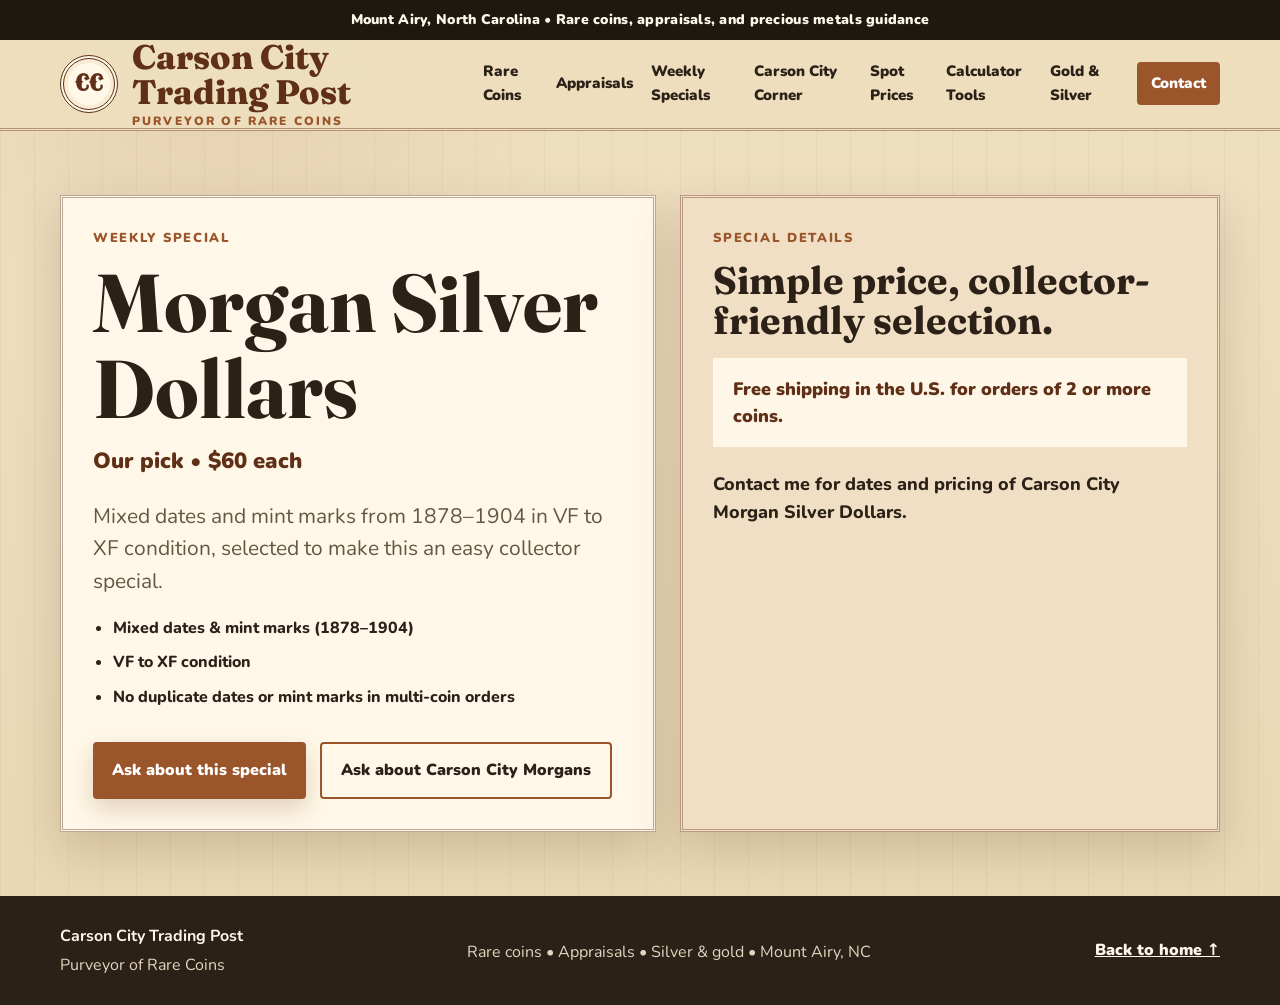
==== commit 9d57763c: "Refine Weekly Specials into featured Morgan offer" ====
--- a/specials.html
+++ b/specials.html
@@ -22,7 +22,7 @@
   <link rel="preconnect" href="https://fonts.googleapis.com">
   <link rel="preconnect" href="https://fonts.gstatic.com" crossorigin>
   <link href="https://fonts.googleapis.com/css2?family=Fraunces:wght@600;700;800&family=Nunito:wght@400;700;900&family=Rye&display=swap" rel="stylesheet">
-  <link rel="stylesheet" href="./styles.css?v=20260817-specials" />
+  <link rel="stylesheet" href="./styles.css?v=20260817-specials-v2" />
 </head>
 <body>
   <div class="site-note">Mount Airy, North Carolina • Rare coins, appraisals, and precious metals guidance</div>
@@ -53,7 +53,7 @@
   <main class="page-shell">
     <section class="wrap coming-soon-grid" aria-labelledby="specials-title">
       <div class="coming-soon-card coming-soon-copy">
-        <p class="eyebrow">Weekly Specials</p>
+        <p class="eyebrow">Weekly special</p>
         <h1 id="specials-title">Morgan Silver Dollars</h1>
         <p class="special-subtitle">Our pick • $60 each</p>
         <p class="lead">Mixed dates and mint marks from 1878–1904 in VF to XF condition, selected to make this an easy collector special.</p>
@@ -62,21 +62,17 @@
           <li>VF to XF condition</li>
           <li>No duplicate dates or mint marks in multi-coin orders</li>
         </ul>
-        <div class="coming-soon-note special-shipping">Free shipping in the U.S. for orders of 2 or more coins.</div>
         <div class="coming-soon-actions">
           <a class="button primary" href="./index.html#contact">Ask about this special</a>
-          <a class="button secondary" href="./index.html">Back to home</a>
+          <a class="button secondary" href="./index.html#contact">Ask about Carson City Morgans</a>
         </div>
       </div>
 
-      <aside class="coming-soon-card coming-soon-panel special-panel" aria-label="Carson City Morgan Silver Dollar inquiry note">
-        <p class="eyebrow">Carson City Note</p>
-        <h2>Looking for Carson City Morgan Dollars?</h2>
-        <p>Use this special for standard Morgan Silver Dollars, then reach out separately if you want dates and pricing for Carson City Morgan Silver Dollars.</p>
-        <div class="special-panel-note">Contact me for dates and pricing of Carson City Morgan Silver Dollars.</div>
-        <div class="coming-soon-actions special-panel-actions">
-          <a class="button secondary" href="./index.html#contact">Ask about Carson City Morgans</a>
-        </div>
+      <aside class="coming-soon-card special-offer-panel" aria-label="Morgan Silver Dollar special notes">
+        <p class="eyebrow">Special details</p>
+        <h2>Simple price, collector-friendly selection.</h2>
+        <div class="special-panel-note special-panel-note-light">Free shipping in the U.S. for orders of 2 or more coins.</div>
+        <p class="special-panel-copy">Contact me for dates and pricing of Carson City Morgan Silver Dollars.</p>
       </aside>
     </section>
   </main>
--- a/styles.css
+++ b/styles.css
@@ -737,14 +737,14 @@
   font-weight: 800;
   color: var(--ink);
 }
+.coming-soon-copy .coming-soon-actions {
+  margin-top: 32px;
+}
 .coming-soon-actions {
   display: flex;
   flex-wrap: wrap;
   gap: 14px;
   margin-top: 28px;
-}
-.special-shipping {
-  margin-top: 24px;
 }
 .coming-soon-note {
   display: inline-flex;
@@ -768,6 +768,15 @@
 }
 .coming-soon-panel p,
 .coming-soon-panel li { color: #f2e6cc; }
+.special-offer-panel {
+  background: #f1dfc5;
+}
+.special-offer-panel h2 {
+  font-family: Fraunces, Georgia, serif;
+  font-size: clamp(28px, 3vw, 40px);
+  color: var(--ink);
+  margin-bottom: 18px;
+}
 .special-panel-note {
   margin-top: 26px;
   padding: 18px 20px;
@@ -777,12 +786,15 @@
   font-weight: 900;
   line-height: 1.45;
 }
-.special-panel-actions {
-  margin-top: 24px;
-}
-.special-panel-actions .button.secondary {
-  background: #fff8e8;
-  color: var(--ink);
+.special-panel-note-light {
+  margin-top: 0;
+}
+.special-panel-copy {
+  margin: 24px 0 0;
+  color: var(--ink);
+  font-size: 18px;
+  font-weight: 800;
+  line-height: 1.55;
 }
 .coming-soon-list {
   margin: 18px 0 0;
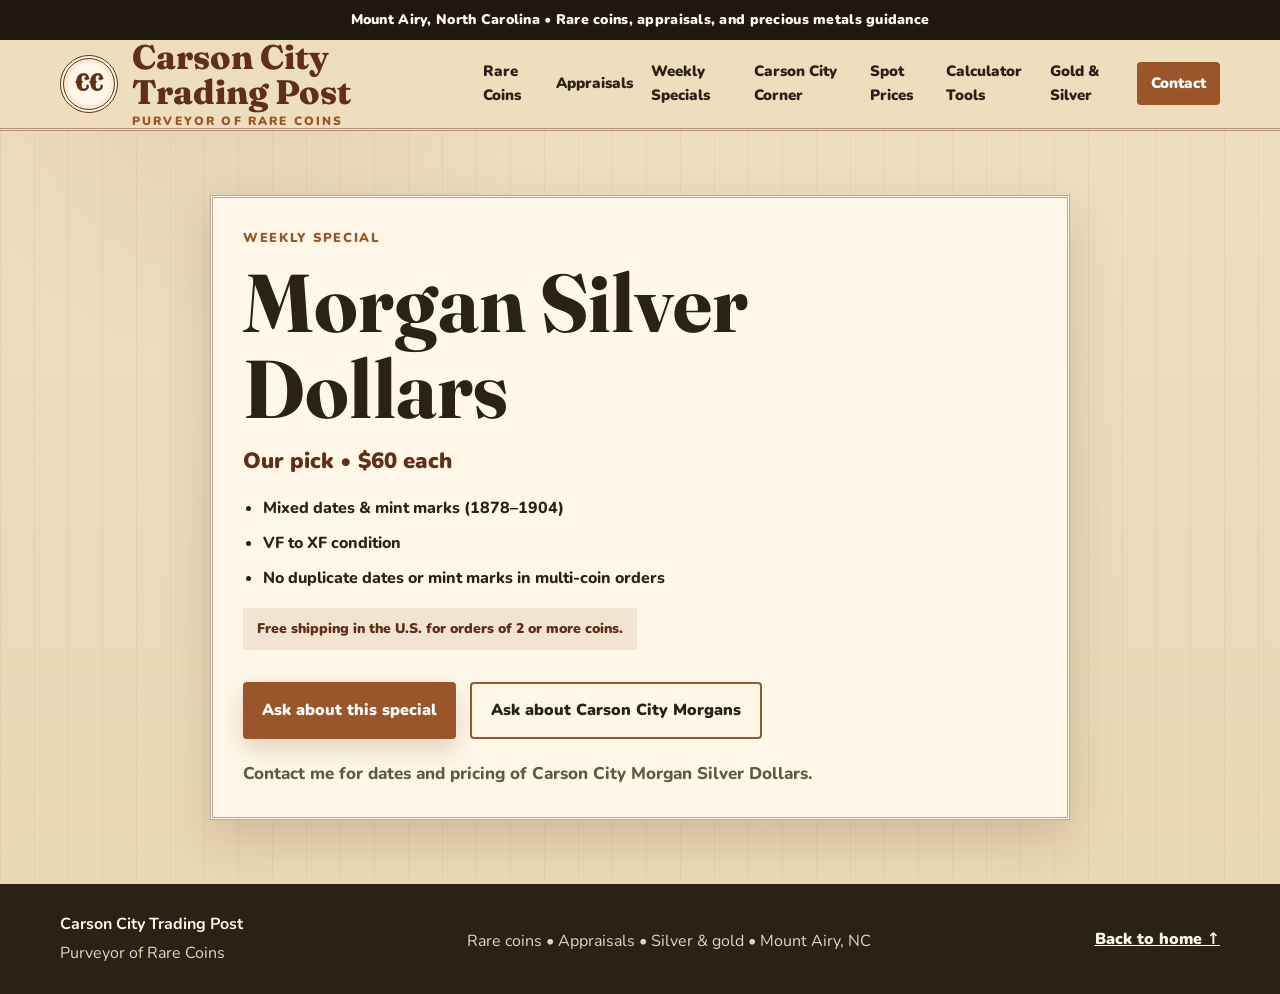
==== commit 8ab8fa1f: "Simplify Weekly Specials to single-card layout" ====
--- a/specials.html
+++ b/specials.html
@@ -22,7 +22,7 @@
   <link rel="preconnect" href="https://fonts.googleapis.com">
   <link rel="preconnect" href="https://fonts.gstatic.com" crossorigin>
   <link href="https://fonts.googleapis.com/css2?family=Fraunces:wght@600;700;800&family=Nunito:wght@400;700;900&family=Rye&display=swap" rel="stylesheet">
-  <link rel="stylesheet" href="./styles.css?v=20260817-specials-v2" />
+  <link rel="stylesheet" href="./styles.css?v=20260817-specials-v3" />
 </head>
 <body>
   <div class="site-note">Mount Airy, North Carolina • Rare coins, appraisals, and precious metals guidance</div>
@@ -51,29 +51,23 @@
   </header>
 
   <main class="page-shell">
-    <section class="wrap coming-soon-grid" aria-labelledby="specials-title">
+    <section class="wrap coming-soon-grid single-special-layout" aria-labelledby="specials-title">
       <div class="coming-soon-card coming-soon-copy">
         <p class="eyebrow">Weekly special</p>
         <h1 id="specials-title">Morgan Silver Dollars</h1>
         <p class="special-subtitle">Our pick • $60 each</p>
-        <p class="lead">Mixed dates and mint marks from 1878–1904 in VF to XF condition, selected to make this an easy collector special.</p>
         <ul class="coming-soon-list special-list" aria-label="Morgan Silver Dollar special details">
           <li>Mixed dates &amp; mint marks (1878–1904)</li>
           <li>VF to XF condition</li>
           <li>No duplicate dates or mint marks in multi-coin orders</li>
         </ul>
+        <div class="coming-soon-note special-shipping">Free shipping in the U.S. for orders of 2 or more coins.</div>
         <div class="coming-soon-actions">
           <a class="button primary" href="./index.html#contact">Ask about this special</a>
           <a class="button secondary" href="./index.html#contact">Ask about Carson City Morgans</a>
         </div>
+        <p class="special-inline-note">Contact me for dates and pricing of Carson City Morgan Silver Dollars.</p>
       </div>
-
-      <aside class="coming-soon-card special-offer-panel" aria-label="Morgan Silver Dollar special notes">
-        <p class="eyebrow">Special details</p>
-        <h2>Simple price, collector-friendly selection.</h2>
-        <div class="special-panel-note special-panel-note-light">Free shipping in the U.S. for orders of 2 or more coins.</div>
-        <p class="special-panel-copy">Contact me for dates and pricing of Carson City Morgan Silver Dollars.</p>
-      </aside>
     </section>
   </main>
 
--- a/styles.css
+++ b/styles.css
@@ -712,6 +712,10 @@
   align-items: stretch;
   padding: 64px 0;
 }
+.single-special-layout {
+  grid-template-columns: minmax(0, 860px);
+  justify-content: center;
+}
 .coming-soon-card {
   background: #fff8e8;
   border: 3px double rgba(95,47,23,.4);
@@ -745,6 +749,9 @@
   flex-wrap: wrap;
   gap: 14px;
   margin-top: 28px;
+}
+.special-shipping {
+  margin-top: 24px;
 }
 .coming-soon-note {
   display: inline-flex;
@@ -757,6 +764,13 @@
   font-size: 14px;
   font-weight: 900;
 }
+.special-inline-note {
+  margin: 22px 0 0;
+  color: var(--ink-soft);
+  font-size: 17px;
+  font-weight: 800;
+  line-height: 1.55;
+}
 .coming-soon-panel {
   background: #2b2117;
   color: #fff8e9;
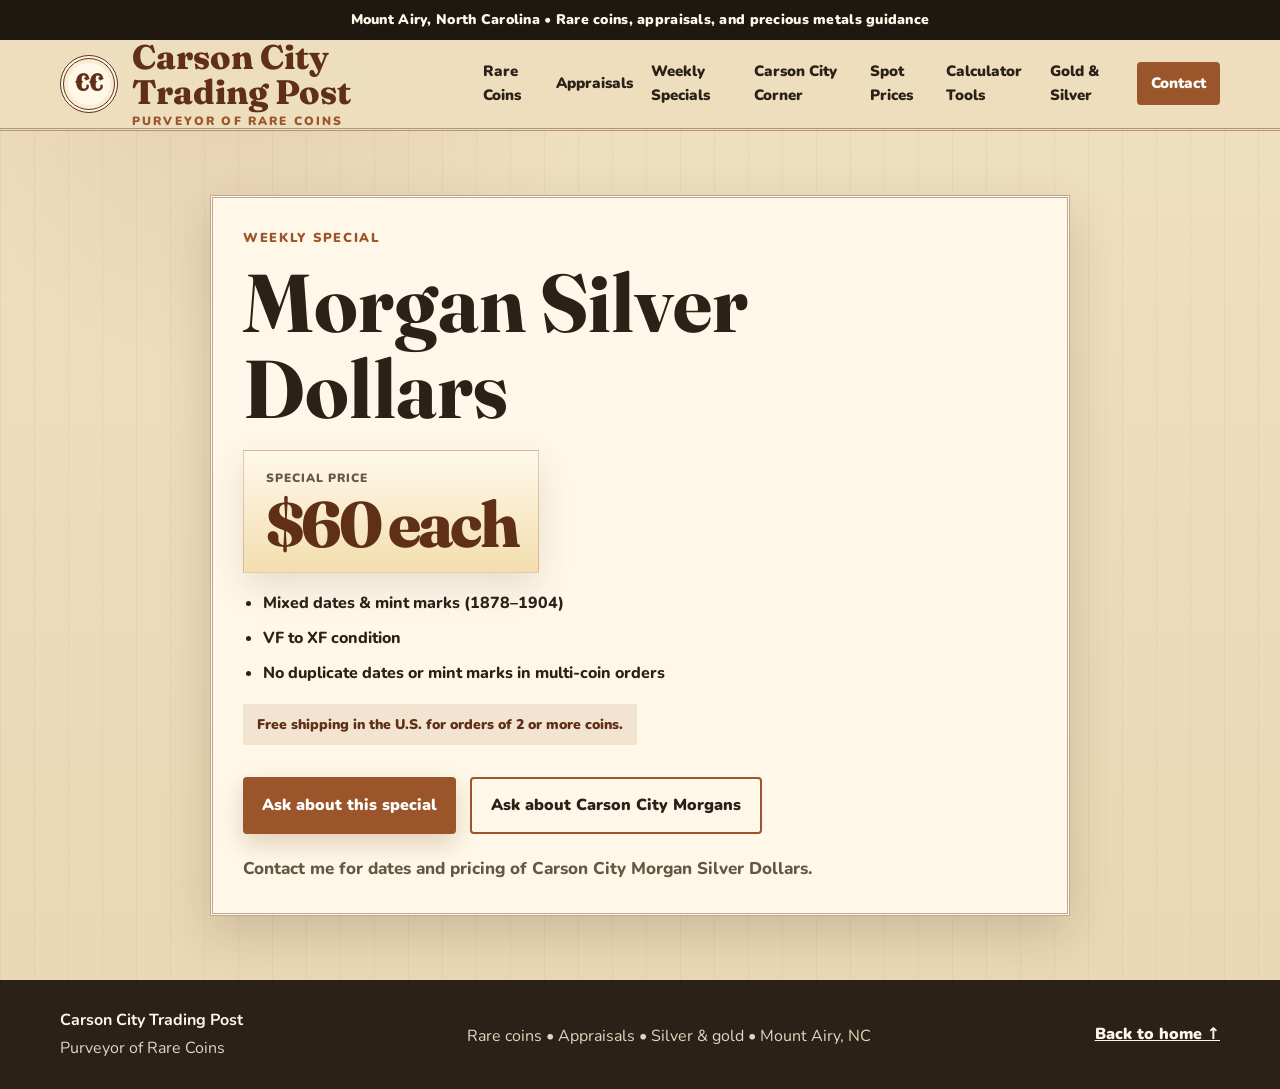
==== commit 45b4d829: "Highlight specials price and add weekly specials inquiry" ====
--- a/specials.html
+++ b/specials.html
@@ -22,7 +22,7 @@
   <link rel="preconnect" href="https://fonts.googleapis.com">
   <link rel="preconnect" href="https://fonts.gstatic.com" crossorigin>
   <link href="https://fonts.googleapis.com/css2?family=Fraunces:wght@600;700;800&family=Nunito:wght@400;700;900&family=Rye&display=swap" rel="stylesheet">
-  <link rel="stylesheet" href="./styles.css?v=20260817-specials-v3" />
+  <link rel="stylesheet" href="./styles.css?v=20260817-specials-v4" />
 </head>
 <body>
   <div class="site-note">Mount Airy, North Carolina • Rare coins, appraisals, and precious metals guidance</div>
@@ -55,7 +55,10 @@
       <div class="coming-soon-card coming-soon-copy">
         <p class="eyebrow">Weekly special</p>
         <h1 id="specials-title">Morgan Silver Dollars</h1>
-        <p class="special-subtitle">Our pick • $60 each</p>
+        <div class="special-price-band" aria-label="Special price sixty dollars each">
+          <span class="special-price-label">Special price</span>
+          <strong class="special-price">$60 each</strong>
+        </div>
         <ul class="coming-soon-list special-list" aria-label="Morgan Silver Dollar special details">
           <li>Mixed dates &amp; mint marks (1878–1904)</li>
           <li>VF to XF condition</li>
--- a/styles.css
+++ b/styles.css
@@ -725,11 +725,30 @@
 .coming-soon-copy h1 {
   max-width: 12ch;
 }
-.special-subtitle {
-  margin: 12px 0 0;
+.special-price-band {
+  display: inline-flex;
+  flex-direction: column;
+  gap: 8px;
+  margin: 18px 0 0;
+  padding: 18px 22px;
+  background: linear-gradient(180deg, #fff8ea, #f3deaf);
+  border: 1px solid rgba(155,85,43,.28);
+  box-shadow: 0 14px 34px rgba(60,36,17,.12);
+}
+.special-price-label {
+  color: var(--ink-soft);
+  font-size: 12px;
+  font-weight: 900;
+  letter-spacing: .08em;
+  text-transform: uppercase;
+}
+.special-price {
   color: var(--copper-dark);
-  font-size: 22px;
-  font-weight: 900;
+  font-family: Fraunces, Georgia, serif;
+  font-size: clamp(42px, 6vw, 64px);
+  font-weight: 800;
+  letter-spacing: -.05em;
+  line-height: .92;
 }
 .coming-soon-copy .lead {
   max-width: 560px;
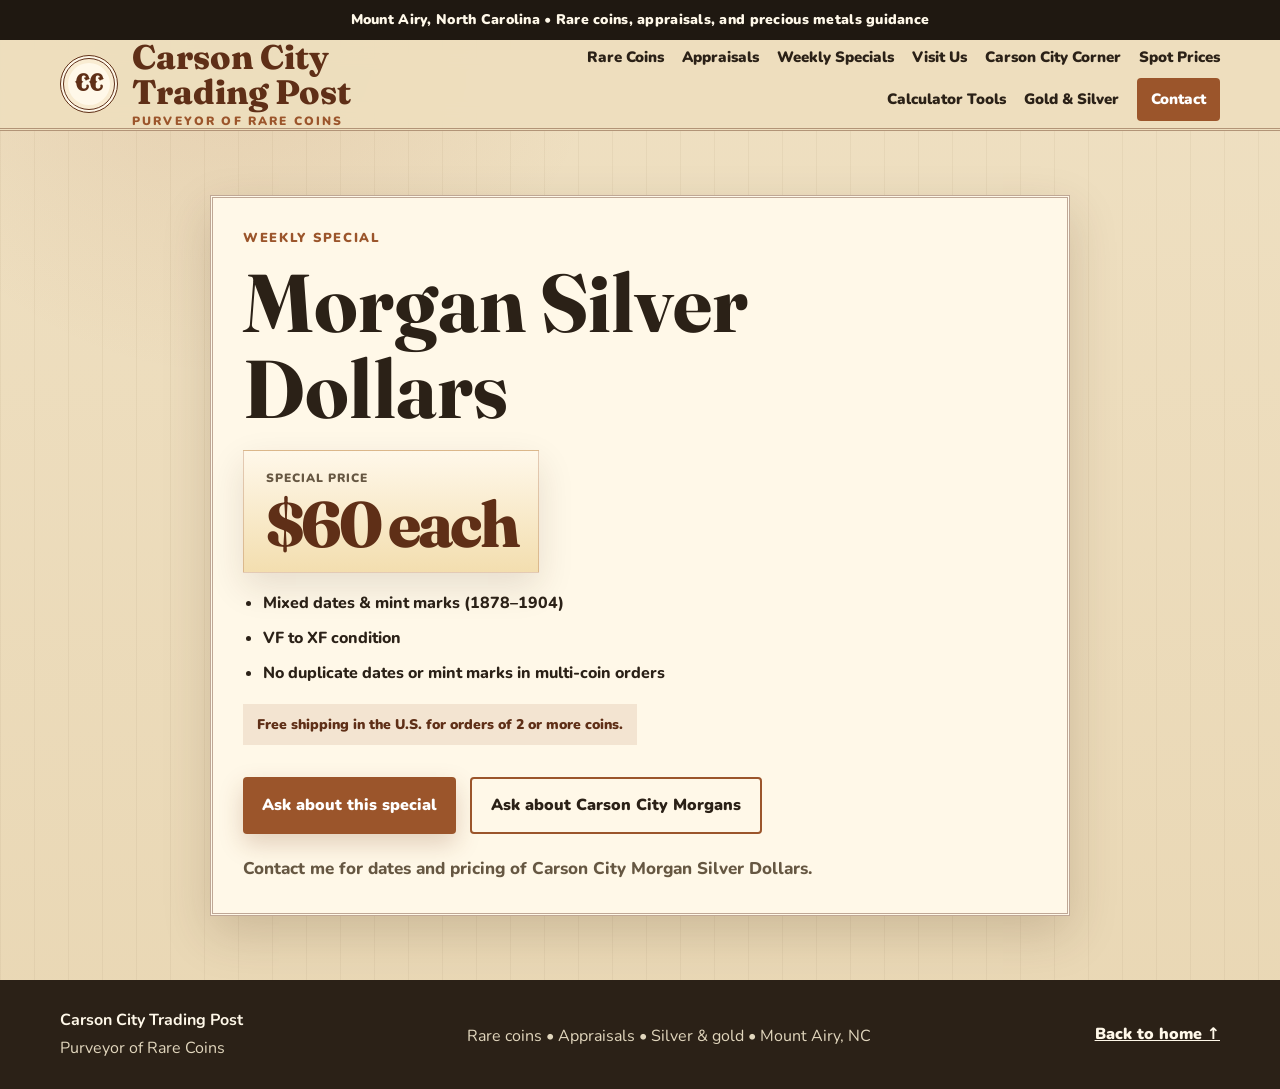
==== commit 41968644: "Add Main Street Market visit page and silent video tour" ====
--- a/specials.html
+++ b/specials.html
@@ -22,7 +22,7 @@
   <link rel="preconnect" href="https://fonts.googleapis.com">
   <link rel="preconnect" href="https://fonts.gstatic.com" crossorigin>
   <link href="https://fonts.googleapis.com/css2?family=Fraunces:wght@600;700;800&family=Nunito:wght@400;700;900&family=Rye&display=swap" rel="stylesheet">
-  <link rel="stylesheet" href="./styles.css?v=20260817-specials-v4" />
+  <link rel="stylesheet" href="./styles.css?v=20261005-visit" />
 </head>
 <body>
   <div class="site-note">Mount Airy, North Carolina • Rare coins, appraisals, and precious metals guidance</div>
@@ -41,6 +41,7 @@
         <a href="./index.html#appraisals">Rare Coins</a>
         <a href="./index.html#appraisals">Appraisals</a>
         <a href="./specials.html">Weekly Specials</a>
+        <a href="./visit.html">Visit Us</a>
         <a href="./index.html#story">Carson City Corner</a>
         <a href="./index.html#market">Spot Prices</a>
         <a href="./index.html#calculators">Calculator Tools</a>
--- a/styles.css
+++ b/styles.css
@@ -612,6 +612,14 @@
 .contact-list { padding: 0; margin: 24px 0 0; list-style: none; display: grid; gap: 10px; }
 .contact-list li { background: rgba(255,255,255,.6); border-radius: 999px; padding: 10px 14px; font-weight: 900; }
 .contact-form { padding: 26px; }
+.contact-trap {
+  position: absolute;
+  left: -10000px;
+  top: auto;
+  width: 1px;
+  height: 1px;
+  overflow: hidden;
+}
 .field-help { display: block; margin-top: 8px; color: var(--ink-soft); font-size: 13px; line-height: 1.45; }
 .form-note { color: var(--ink-soft); font-size: 14px !important; margin-bottom: 0; }
 .form-note.success { background: #e3efd8; color: #315322; padding: 12px; border-radius: 14px; font-weight: 900; }
@@ -932,3 +940,47 @@
   }
 }
 
+
+/* Main Street Market visit preview and silent tour. */
+.nav-links { flex-wrap: wrap; justify-content: flex-end; row-gap: 8px; }
+.nav-links a[aria-current="page"] { color: var(--copper-dark); text-decoration: underline; text-underline-offset: 5px; }
+.visit-preview-band, .visit-details-band { background: #fff8e8; border-block: 3px double rgba(95,47,23,.3); }
+.visit-preview-grid { display: grid; grid-template-columns: minmax(220px, 340px) minmax(0, 1fr); gap: clamp(28px, 5vw, 72px); align-items: center; padding-block: 56px; }
+.visit-preview-image { position: relative; display: block; max-width: 310px; border: 4px double rgba(95,47,23,.55); background: #2b2117; box-shadow: var(--shadow); }
+.visit-preview-image img { display: block; width: 100%; height: auto; aspect-ratio: 9 / 16; }
+.tour-image-label { position: absolute; bottom: 18px; left: 12px; right: 12px; padding: 12px 10px; background: #fff8e8; color: var(--copper-dark); text-align: center; font-weight: 900; border: 1px solid var(--copper-dark); }
+.visit-preview-copy h2 { font-size: clamp(30px, 3.6vw, 48px); line-height: 1.15; margin-block: 12px 20px; }
+.visit-preview-copy p:not(.eyebrow), .visit-tour-copy > p:not(.eyebrow), .visit-details-grid p { max-width: 660px; }
+.visit-address { font-weight: 900; }
+.visit-actions { display: flex; flex-wrap: wrap; gap: 12px; margin-block: 22px; }
+.visit-tour-section { padding-block: 54px 64px; }
+.visit-tour-grid { display: grid; grid-template-columns: minmax(0, 1fr) minmax(280px, 370px); gap: clamp(32px, 5vw, 72px); align-items: start; }
+.visit-tour-copy h1 { font-size: clamp(40px, 5vw, 64px); line-height: 1.1; margin-block: 12px 24px; }
+.visit-location-card { margin-top: 30px; padding: 24px; border: 3px double rgba(95,47,23,.4); background: #fff8e8; }
+.visit-location-card h2 { font-size: 26px; margin: 0 0 12px; }
+.visit-location-card address { font-style: normal; font-weight: 800; }
+.visit-small { font-size: 14px; line-height: 1.6; }
+.visit-small a, .visit-text-link { text-underline-offset: 3px; }
+.visit-film { margin: 0; padding: 10px; border: 4px double rgba(95,47,23,.45); background: #fff8e8; box-shadow: var(--shadow); }
+.visit-film video { display: block; width: 100%; height: auto; aspect-ratio: 9 / 16; background: #211a13; }
+.visit-film figcaption { padding: 14px 6px 6px; }
+.visit-film figcaption strong, .visit-film figcaption > span { display: block; }
+.visit-film figcaption > span { font-size: 14px; margin-top: 6px; }
+.tour-loop-option { display: flex; align-items: center; gap: 8px; font-size: 14px; padding-block: 12px; cursor: pointer; }
+.tour-loop-option input { width: 18px; height: 18px; margin: 0; accent-color: var(--copper-dark); }
+.visit-details-grid { display: grid; grid-template-columns: 1fr 1fr; gap: 54px; padding-block: 52px; }
+.visit-details-grid h2 { font-size: 34px; line-height: 1.2; }
+.visit-details-grid h3 { font-size: 23px; margin-top: 18px; }
+.visit-text-link { font-weight: 900; }
+.visit-preview-image:focus-visible, .visit-film a:focus-visible, .visit-actions a:focus-visible { outline: 3px solid var(--copper-dark); outline-offset: 5px; }
+@media (max-width: 760px) {
+  .visit-tour-grid, .visit-preview-grid, .visit-details-grid { grid-template-columns: 1fr; gap: 28px; }
+  .visit-preview-copy { grid-row: 1; }
+  .visit-preview-image, .visit-film { width: min(100%, 360px); justify-self: center; }
+  .visit-tour-section, .visit-preview-grid, .visit-details-grid { padding-block: 36px; }
+  .visit-actions .button { width: 100%; text-align: center; }
+  .visit-location-card { padding: 20px; }
+}
+@media (prefers-reduced-motion: reduce) { html { scroll-behavior: auto; } }
+
+.tour-showcases { width: 100%; margin-top: 14px; font-size: 14px; }
